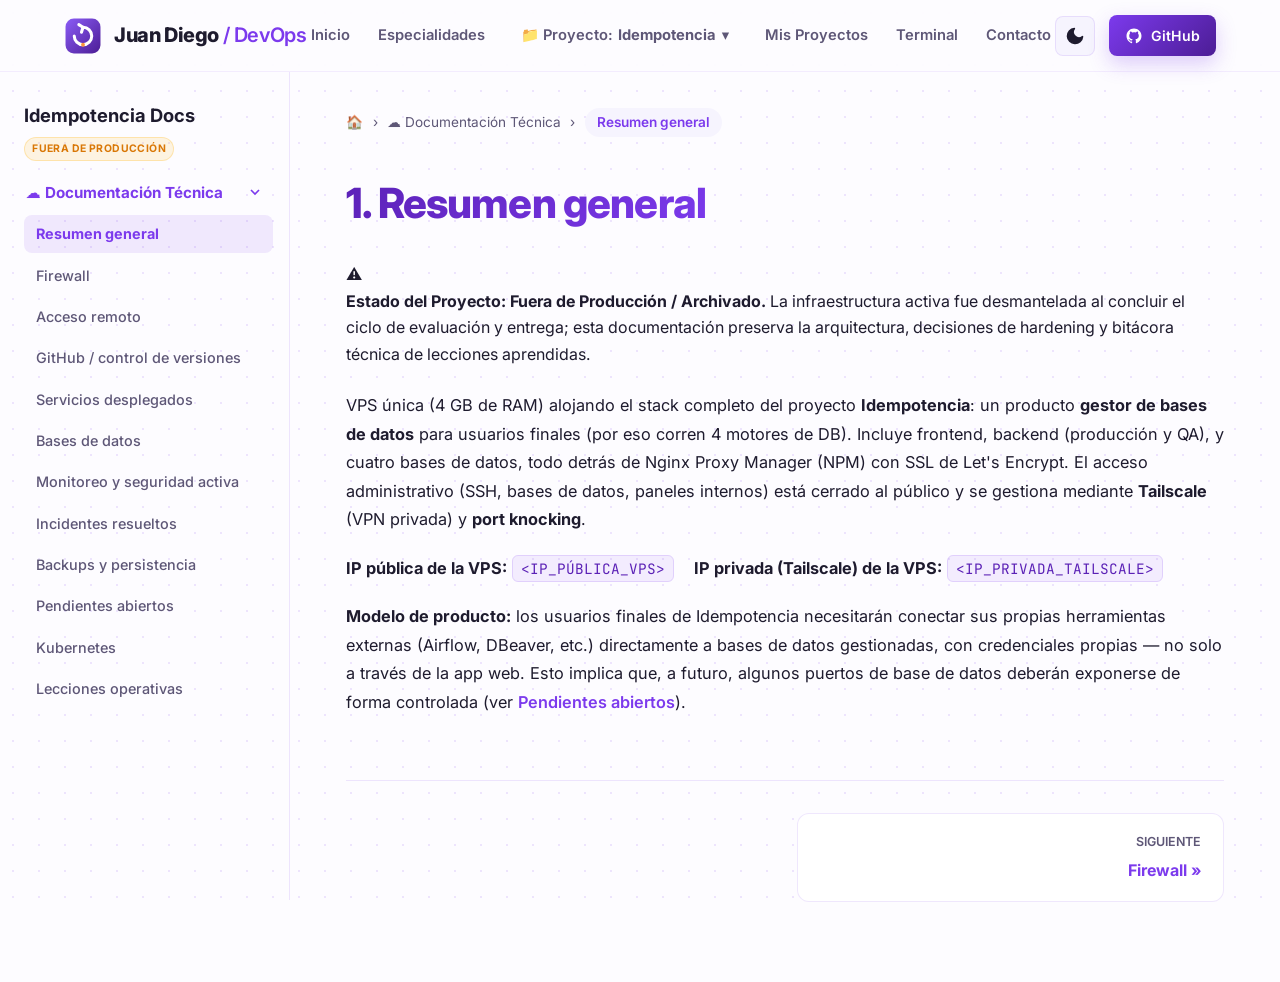
==== proyectos/idempotencia/index.html @ d0f16d4b "refactor(portfolio): modularize HTML/CSS, add responsive global navbar and streamline doc viewer" ====
<!DOCTYPE html>
<html lang="es" data-theme="light">
<head>
  <meta charset="UTF-8">
  <meta name="viewport" content="width=device-width, initial-scale=1.0">
  <title>Idempotencia: DBaaS Multi-Motor & Hardening VPS — Juan Diego López Zuluaga</title>
  <meta name="description" content="Documentación técnica del proyecto Idempotencia: plataforma DBaaS con 4 motores de bases de datos, hardening perimetral y Tailscale.">
  <meta name="author" content="Juan Diego López Zuluaga">

  <!-- Favicon e Identidad -->
  <link rel="icon" type="image/x-icon" href="../../assets/favicon.ico">
  <link rel="icon" type="image/svg+xml" href="../../assets/logo.svg">

  <!-- Google Fonts: Inter & JetBrains Mono -->
  <link rel="preconnect" href="https://fonts.googleapis.com">
  <link rel="preconnect" href="https://fonts.gstatic.com" crossorigin>
  <link href="https://fonts.googleapis.com/css2?family=Inter:wght@400;500;600;700;800&family=JetBrains+Mono:wght@400;500;600;700&display=swap" rel="stylesheet">

  <!-- Hoja de estilos modularizada -->
  <link rel="stylesheet" href="../../styles.css">
</head>
<body class="doc-page">
  <!-- ==================== NAVBAR GLOBAL ==================== -->
  <header class="navbar">
    <div class="container navbar__inner">
      <a href="../../index.html#inicio" class="navbar__brand" aria-label="Inicio">
        <img src="../../assets/logo.svg" alt="Logo" class="navbar__logo">
        <span>Juan Diego <span style="color:var(--primary); font-weight:600;">/ DevOps</span></span>
      </a>

      <nav class="navbar__nav" id="navbar-nav">
        <a href="../../index.html#inicio" class="nav__link">Inicio</a>
        <a href="../../index.html#especialidades" class="nav__link">Especialidades</a>
        
        <!-- Menú Desplegable de Proyectos -->
        <div class="nav__dropdown">
          <span class="nav__dropdown-toggle" id="projects-dropdown-btn">
            📁 Proyecto: <strong>Idempotencia</strong> ▾
          </span>
          <div class="nav__dropdown-menu">
            <a href="#" class="nav__dropdown-item active">
              <span style="font-size:1.2rem;">⚡</span>
              <div>
                <strong>Idempotencia</strong>
                <small>DBaaS Multi-Motor (Fuera de Producción)</small>
              </div>
            </a>
            <a href="../polaris/" class="nav__dropdown-item ">
              <span style="font-size:1.2rem;">🌟</span>
              <div>
                <strong>Polaris</strong>
                <small>K8s Self-Managed + Cilium + ETL en AWS</small>
              </div>
            </a>
            <a href="../sirius/" class="nav__dropdown-item ">
              <span style="font-size:1.2rem;">🚕</span>
              <div>
                <strong>Sirius</strong>
                <small>Modern Data Lakehouse en AWS (Spark & Athena)</small>
              </div>
            </a>
          </div>
        </div>

        <a href="../../index.html#proyectos-catalogo" class="nav__link">Mis Proyectos</a>
        <a href="../../index.html#terminal-general" class="nav__link">Terminal</a>
        <a href="../../index.html#contacto" class="nav__link">Contacto</a>
      </nav>

      <div class="navbar__actions">
        <!-- Conmutador de tema -->
        <button class="theme-toggle" id="theme-toggle-btn" aria-label="Cambiar tema">
          <svg id="theme-icon" viewBox="0 0 24 24" fill="none">
            <path d="M21 12.79A9 9 0 1 1 11.21 3 7 7 0 0 0 21 12.79z" stroke="currentColor" stroke-width="2" stroke-linecap="round" stroke-linejoin="round"/>
          </svg>
        </button>

        <!-- Botón a GitHub -->
        <a href="https://github.com/lopezzuluagaj3-collab" target="_blank" rel="noopener noreferrer" class="button button--primary" style="padding: 0.55rem 1rem; font-size: 0.88rem;">
          <svg width="18" height="18" viewBox="0 0 24 24" fill="currentColor">
            <path fill-rule="evenodd" clip-rule="evenodd" d="M12 2C6.477 2 2 6.484 2 12.017c0 4.425 2.865 8.18 6.839 9.504.5.092.682-.217.682-.483 0-.237-.008-.868-.013-1.703-2.782.605-3.369-1.343-3.369-1.343-.454-1.158-1.11-1.466-1.11-1.466-.908-.62.069-.608.069-.608 1.003.07 1.53 1.032 1.53 1.032.892 1.53 2.341 1.088 2.91.832.092-.647.35-1.088.636-1.338-2.22-.253-4.555-1.113-4.555-4.951 0-1.093.39-1.988 1.029-2.688-.103-.253-.446-1.272.098-2.65 0 0 .84-.27 2.75 1.026A9.564 9.564 0 0112 6.844c.85.004 1.705.115 2.504.337 1.909-1.296 2.747-1.027 2.747-1.027.546 1.379.202 2.398.1 2.651.64.7 1.028 1.595 1.028 2.688 0 3.848-2.339 4.695-4.566 4.943.359.309.678.92.678 1.855 0 1.338-.012 2.419-.012 2.747 0 .268.18.58.688.482A10.019 10.019 0 0022 12.017C22 6.484 17.522 2 12 2z"/>
          </svg>
          GitHub
        </a>

        <!-- Botón Menú Móvil -->
        <button class="mobile-menu-btn" id="mobile-menu-btn" aria-label="Abrir menú">
          <svg width="22" height="22" viewBox="0 0 24 24" fill="none" stroke="currentColor" stroke-width="2">
            <line x1="3" y1="12" x2="21" y2="12"></line>
            <line x1="3" y1="6" x2="21" y2="6"></line>
            <line x1="3" y1="18" x2="21" y2="18"></line>
          </svg>
        </button>
      </div>
    </div>
  </header>



  <div id="view-proyecto-idempotencia" class="view-section project-view active">
    <div class="doc-viewer">



      <!-- CONTENEDOR PRINCIPAL DE 2 COLUMNAS -->
      <div class="doc-container">

        <!-- BARRA LATERAL IZQUIERDA (SIDEBAR CON ACORDEÓN) -->
        <aside class="doc-sidebar">
          <div class="doc-sidebar__title">
            <span>Idempotencia Docs</span>
            <span class="badge badge--warning" style="font-size:0.65rem; padding:0.15rem 0.45rem;">Fuera de Producción</span>
          </div>

          <div class="doc-sidebar__category" id="doc-category-box">
            <button class="doc-sidebar__category-btn" id="doc-category-toggle" type="button">
              <span>☁️ Documentación Técnica</span>
              <svg class="doc-sidebar__chevron" viewBox="0 0 24 24" fill="none" stroke="currentColor" stroke-width="2.5">
                <polyline points="6 9 12 15 18 9"></polyline>
              </svg>
            </button>

            <ul class="doc-sidebar__list">
              <li><a class="doc-sidebar__link active" data-doc-target="resumen-general">Resumen general</a></li>
              <li><a class="doc-sidebar__link" data-doc-target="firewall">Firewall</a></li>
              <li><a class="doc-sidebar__link" data-doc-target="acceso-remoto">Acceso remoto</a></li>
              <li><a class="doc-sidebar__link" data-doc-target="github">GitHub / control de versiones</a></li>
              <li><a class="doc-sidebar__link" data-doc-target="servicios">Servicios desplegados</a></li>
              <li><a class="doc-sidebar__link" data-doc-target="bases-datos">Bases de datos</a></li>
              <li><a class="doc-sidebar__link" data-doc-target="monitoreo">Monitoreo y seguridad activa</a></li>
              <li><a class="doc-sidebar__link" data-doc-target="incidentes">Incidentes resueltos</a></li>
              <li><a class="doc-sidebar__link" data-doc-target="backups">Backups y persistencia</a></li>
              <li><a class="doc-sidebar__link" data-doc-target="pendientes">Pendientes abiertos</a></li>
              <li><a class="doc-sidebar__link" data-doc-target="kubernetes">Kubernetes</a></li>
              <li><a class="doc-sidebar__link" data-doc-target="lecciones">Lecciones operativas</a></li>
            </ul>
          </div>
        </aside>

        <!-- CONTENIDO PRINCIPAL DE LA DOCUMENTACIÓN -->
        <main class="doc-main">

          <!-- MIGAS DE PAN (BREADCRUMBS) -->
          <nav class="doc-breadcrumbs" aria-label="breadcrumbs">
            <span style="cursor:pointer;" onclick="switchDocSection('resumen-general')">🏠</span>
            <span>›</span>
            <span>☁️ Documentación Técnica</span>
            <span>›</span>
            <span class="doc-breadcrumbs__pill" id="doc-breadcrumb-current">Resumen general</span>
          </nav>

          <!-- 1. RESUMEN GENERAL (Idéntico a la imagen) -->
          <article id="doc-art-resumen-general" class="doc-article active">
            <h1 class="doc-article__title">1. Resumen general</h1>

            <div class="doc-alert doc-alert--warning" style="margin-bottom: 1.5rem;">
              <span class="doc-alert__icon">⚠️</span>
              <div class="doc-alert__body">
                <strong>Estado del Proyecto: Fuera de Producción / Archivado.</strong> La infraestructura activa fue desmantelada al concluir el ciclo de evaluación y entrega; esta documentación preserva la arquitectura, decisiones de hardening y bitácora técnica de lecciones aprendidas.
              </div>
            </div>
            
            <p>
              VPS única (4 GB de RAM) alojando el stack completo del proyecto <strong>Idempotencia</strong>: un producto <strong>gestor de bases de datos</strong> para usuarios finales (por eso corren 4 motores de DB). Incluye frontend, backend (producción y QA), y cuatro bases de datos, todo detrás de Nginx Proxy Manager (NPM) con SSL de Let's Encrypt. El acceso administrativo (SSH, bases de datos, paneles internos) está cerrado al público y se gestiona mediante <strong>Tailscale</strong> (VPN privada) y <strong>port knocking</strong>.
            </p>

            <p>
              <strong>IP pública de la VPS:</strong> <code>&lt;IP_PÚBLICA_VPS&gt;</code> &nbsp;&nbsp; <strong>IP privada (Tailscale) de la VPS:</strong> <code>&lt;IP_PRIVADA_TAILSCALE&gt;</code>
            </p>

            <p>
              <strong>Modelo de producto:</strong> los usuarios finales de Idempotencia necesitarán conectar sus propias herramientas externas (Airflow, DBeaver, etc.) directamente a bases de datos gestionadas, con credenciales propias — no solo a través de la app web. Esto implica que, a futuro, algunos puertos de base de datos deberán exponerse de forma controlada (ver <a href="javascript:void(0)" onclick="switchDocSection('pendientes')" style="color:var(--primary); font-weight:600;">Pendientes abiertos</a>).
            </p>
          </article>

          <!-- 2. FIREWALL -->
          <article id="doc-art-firewall" class="doc-article">
            <h1 class="doc-article__title">2. Firewall — estado actual y hallazgo crítico</h1>

            <h2>2.1 Hallazgo de seguridad: Docker bypassea ufw</h2>
            <p>
              Se descubrió que <strong>Docker inyecta sus propias reglas en <code>iptables</code></strong> (cadenas <code>DOCKER</code> / <code>FORWARD</code>) al publicar un puerto con <code>ports: "0.0.0.0:PUERTO:PUERTO"</code> en un <code>docker-compose.yml</code>. Estas reglas son independientes de <code>ufw</code> y se evalúan aparte — por lo que <strong>un puerto podía estar públicamente accesible desde internet aunque <code>ufw status</code> no mostrara ninguna regla <code>ALLOW</code> para él</strong>. Es un conflicto conocido entre Docker y ufw.
            </p>
            <p>
              Esto se confirmó como la causa de un ataque de fuerza bruta real detectado contra el usuario <code>sa</code> de SQL Server, pese a que el diseño original asumía que ese puerto ya estaba restringido solo a Tailscale.
            </p>

            <h3>Método de verificación en 3 capas (auditoría obligatoria ante dudas de exposición):</h3>
            <pre><code>docker ps                                          # qué publica Docker
sudo ss -tulnp                                      # qué escucha realmente el host
timeout 2 bash -c "echo > /dev/tcp/&lt;IP_PÚBLICA_VPS&gt;/&lt;puerto&gt;" &amp;&amp; echo "ABIERTO" || echo "cerrado"</code></pre>

            <h2>2.2 Patrón de corrección aplicado</h2>
            <p>En cada <code>docker-compose.yml</code> afectado, cambiar:</p>
            <pre><code># Inseguro:
ports:
  - "0.0.0.0:PUERTO:PUERTO"

# Corregido y aislado:
ports:
  - "&lt;IP_PRIVADA_TAILSCALE&gt;:PUERTO:PUERTO"   # solo accesible vía Tailscale</code></pre>
            <p>
              Y recrear con: <code>docker compose up -d --force-recreate &lt;servicio&gt;</code>. Esto <strong>no</strong> afecta la comunicación interna entre contenedores (que usa el nombre de contenedor sobre la red Docker <code>red-proxy</code>, no el binding público), ni requiere tocar volúmenes.
            </p>

            <h2>2.3 Estado de cada puerto (snapshot actual)</h2>
            <table>
              <thead>
                <tr>
                  <th>Puerto</th>
                  <th>Servicio</th>
                  <th>Binding</th>
                  <th>Estado</th>
                </tr>
              </thead>
              <tbody>
                <tr>
                  <td><code>22</code></td>
                  <td>SSH</td>
                  <td>público, restringido con Port Knocking</td>
                  <td>✅ Controlado</td>
                </tr>
                <tr>
                  <td><code>80</code></td>
                  <td>NPM (HTTP)</td>
                  <td>público (0.0.0.0)</td>
                  <td>✅ Correcto (tráfico real)</td>
                </tr>
                <tr>
                  <td><code>443</code></td>
                  <td>NPM (HTTPS)</td>
                  <td>público (0.0.0.0)</td>
                  <td>✅ Correcto (tráfico real)</td>
                </tr>
                <tr>
                  <td><code>81</code></td>
                  <td>NPM panel admin</td>
                  <td><code>&lt;IP_PRIVADA_TAILSCALE&gt;</code> (Tailscale only)</td>
                  <td>✅ Cerrado a internet</td>
                </tr>
                <tr>
                  <td><code>1433</code></td>
                  <td>SQL Server</td>
                  <td><code>&lt;IP_PRIVADA_TAILSCALE&gt;</code> (Tailscale only)</td>
                  <td>✅ Cerrado a internet</td>
                </tr>
                <tr>
                  <td><code>5432</code></td>
                  <td>PostgreSQL</td>
                  <td><code>&lt;IP_PRIVADA_TAILSCALE&gt;</code> (Tailscale only)</td>
                  <td>✅ Cerrado a internet</td>
                </tr>
                <tr>
                  <td><code>3306</code></td>
                  <td>MySQL</td>
                  <td><code>&lt;IP_PRIVADA_TAILSCALE&gt;</code> (Tailscale only)</td>
                  <td>✅ Cerrado a internet</td>
                </tr>
                <tr>
                  <td><code>27017</code></td>
                  <td>MongoDB</td>
                  <td><code>&lt;IP_PRIVADA_TAILSCALE&gt;</code> (Tailscale only)</td>
                  <td>✅ Cerrado a internet</td>
                </tr>
                <tr>
                  <td><code>9000</code></td>
                  <td>Portainer</td>
                  <td><code>&lt;IP_PRIVADA_TAILSCALE&gt;</code> (Tailscale only)</td>
                  <td>✅ Correcto desde instalación</td>
                </tr>
                <tr>
                  <td><code>8090, 6060</code></td>
                  <td>CrowdSec (LAPI/métricas)</td>
                  <td><code>127.0.0.1</code></td>
                  <td>✅ No expuesto</td>
                </tr>
                <tr>
                  <td><code>5555</code></td>
                  <td>idempotencia-backend (prod)</td>
                  <td>interno en red Docker (sin publicar)</td>
                  <td>✅ No expuesto</td>
                </tr>
              </tbody>
            </table>

            <h2>2.4 Hardening base del sistema</h2>
            <ul>
              <li><code>PermitRootLogin no</code>, <code>PasswordAuthentication no</code> (solo login por llave SSH Ed25519/RSA).</li>
              <li>Usuario dedicado <code>devop</code> con permisos sudo controlados.</li>
              <li><code>fail2ban</code> activo (jail <code>sshd</code>).</li>
              <li><strong>CrowdSec</strong> instalado como capa de detección y bloqueo activo en kernel.</li>
              <li><code>unattended-upgrades</code> instalado para parches automáticos de seguridad.</li>
            </ul>
          </article>

          <!-- 3. ACCESO REMOTO -->
          <article id="doc-art-acceso-remoto" class="doc-article">
            <h1 class="doc-article__title">3. Acceso remoto</h1>

            <h2>3.1 SSH — Port knocking</h2>
            <p>El puerto 22 permanece cerrado por defecto en el firewall. Para conectarse:</p>
            <ol>
              <li>
                Se ejecuta el script PowerShell (<code>conectar.ps1</code>) que:
                <ul>
                  <li>Envía una secuencia de paquetes TCP a los puertos <code>7000, 8000, 9000</code> para abrir el 22.</li>
                  <li>Lanza automáticamente la sesión SSH con llave privada autorizada.</li>
                  <li>En segundo plano, tras un tiempo de espera configurable (15s), envía otra secuencia (<code>6000, 5000, 4000</code>) para volver a cerrar el puerto en iptables — sin interrumpir la sesión establecida.</li>
                </ul>
              </li>
              <li>Cada miembro del equipo con acceso requiere su propia llave autorizada en <code>~/.ssh/authorized_keys</code> de la VPS.</li>
            </ol>

            <h2>3.2 Tailscale — red privada del equipo</h2>
            <ul>
              <li>Tailnet bajo la cuenta de administración de Juan (<code>lopezzuluagaj3@gmail.com</code>).</li>
              <li>Dispositivos conectados: VPS (<code>idempotencia</code>, IP privada <code>&lt;IP_PRIVADA_TAILSCALE&gt;</code>), PC de Juan (<code>pcjuandiego</code>) y PC de Santiago Botero (<code>santi</code>).</li>
              <li>Utilizado para acceder de forma privada a: las 4 bases de datos, el panel de NPM (<code>:81</code>) y Portainer (<code>:9000</code>).</li>
            </ul>
          </article>

          <!-- 4. GITHUB / CONTROL DE VERSIONES -->
          <article id="doc-art-github" class="doc-article">
            <h1 class="doc-article__title">4. GitHub / control de versiones</h1>

            <h2>4.1 Organización</h2>
            <p>Organización dedicada donde solo el rol DevOps (Juan) cuenta con privilegios administrativos.</p>

            <h2>4.2 Estrategia de ramas</h2>
            <pre><code>feature/* ──► develop ──► QA ──► main</code></pre>
            <ul>
              <li><strong>main:</strong> producción, desplegada automáticamente en la VPS vía GitHub Actions.</li>
              <li><strong>QA:</strong> ambiente de pruebas también desplegado en la VPS en puertos dedicados.</li>
              <li>Solo los roles <strong>QA</strong> y <strong>DevOps</strong> tienen permiso de push/merge a <code>main</code> y <code>QA</code>.</li>
            </ul>

            <h2>4.3 Branch protection rules</h2>
            <ul>
              <li>Pull request obligatorio antes de mergear.</li>
              <li>Restricción de push y merge limitada al team <code>qa-devop</code>.</li>
              <li>Bloqueo estricto de force-push y eliminación de ramas críticas.</li>
            </ul>
          </article>

          <!-- 5. SERVICIOS DESPLEGADOS -->
          <article id="doc-art-servicios" class="doc-article">
            <h1 class="doc-article__title">5. Servicios desplegados</h1>
            <p>Todos corren bajo Docker Compose, conectados a la red externa compartida <code>red-proxy</code>.</p>

            <table>
              <thead>
                <tr>
                  <th>Servicio</th>
                  <th>Contenedor</th>
                  <th>Dominio / Puerto</th>
                  <th>Puerto interno</th>
                </tr>
              </thead>
              <tbody>
                <tr>
                  <td>Frontend (prod)</td>
                  <td><code>idempotencia-frontend</code></td>
                  <td>idempotencia.andrescortes.dev</td>
                  <td>80</td>
                </tr>
                <tr>
                  <td>Backend (prod)</td>
                  <td><code>idempotencia-backend</code></td>
                  <td>api.idempotencia.andrescortes.dev</td>
                  <td>5555</td>
                </tr>
                <tr>
                  <td>Nginx Proxy Manager</td>
                  <td><code>nginx-proxy-manager</code></td>
                  <td>panel en <code>&lt;IP_PRIVADA_TAILSCALE&gt;:81</code></td>
                  <td>81</td>
                </tr>
                <tr>
                  <td>Portainer CE</td>
                  <td><code>portainer</code></td>
                  <td><code>&lt;IP_PRIVADA_TAILSCALE&gt;:9000</code></td>
                  <td>9000</td>
                </tr>
              </tbody>
            </table>

            <h2>5.1 Frontend</h2>
            <p>Build multi-stage: Node 20-alpine (build) + Nginx 1.27-alpine (serve estático). <code>mem_limit: 256m</code>, <code>cpus: 0.5</code>. CI/CD automatizado en GitHub Actions.</p>

            <h2>5.2 Backend (.NET 10)</h2>
            <p>Dockerfile multi-stage (SDK 10.0 → ASP.NET runtime 10.0), usuario no-root <code>app</code>. <code>appsettings.json</code> montado en modo solo lectura (<code>:ro</code>). Connection strings estrictamente por nombre de contenedor (<code>Server=idempotencia-sqlserver</code>).</p>
          </article>

          <!-- 6. BASES DE DATOS -->
          <article id="doc-art-bases-datos" class="doc-article">
            <h1 class="doc-article__title">6. Bases de datos</h1>
            <p>Las cuatro bases de datos comparten el mismo patrón de seguridad: publicadas únicamente sobre la IP de Tailscale (<code>&lt;IP_PRIVADA_TAILSCALE&gt;:PUERTO</code>), nunca sobre <code>0.0.0.0</code>.</p>

            <table>
              <thead>
                <tr>
                  <th>Motor</th>
                  <th>Contenedor</th>
                  <th>Puerto</th>
                  <th>Notas</th>
                </tr>
              </thead>
              <tbody>
                <tr>
                  <td>SQL Server 2022</td>
                  <td><code>idempotencia-sqlserver</code></td>
                  <td>1433</td>
                  <td>Base principal (<code>master</code>) — Procedimientos de negocio</td>
                </tr>
                <tr>
                  <td>PostgreSQL 16</td>
                  <td><code>idempotencia-postgres</code></td>
                  <td>5432</td>
                  <td>Base <code>main</code> — Provisioning clientes</td>
                </tr>
                <tr>
                  <td>MySQL 8.4</td>
                  <td><code>idempotencia-mysql</code></td>
                  <td>3306</td>
                  <td>Base <code>main</code> — Caching SHA2 Password</td>
                </tr>
                <tr>
                  <td>MongoDB 7</td>
                  <td><code>idempotencia-mongodb</code></td>
                  <td>27017</td>
                  <td>Auth database: <code>admin</code></td>
                </tr>
              </tbody>
            </table>

            <p>Todos los motores cuentan con <code>mem_limit: 512m</code>, <code>cpus: 0.5</code> y rotación estricta de logs (<code>max-size: 10m</code>).</p>
          </article>

          <!-- 7. MONITOREO Y SEGURIDAD -->
          <article id="doc-art-monitoreo" class="doc-article">
            <h1 class="doc-article__title">7. Monitoreo y seguridad activa</h1>

            <h2>7.1 CrowdSec</h2>
            <p>Instalado nativo en el host con el bouncer <code>crowdsec-firewall-bouncer-iptables</code>. Colecciones activas: <code>linux</code>, <code>sshd</code> y <code>nginx</code>.</p>
            <p>API local reubicada en <code>127.0.0.1:8090</code> para evitar conflictos de puerto con el frontend. Ingesta de logs de Nginx Proxy Manager declarada en <code>/etc/crowdsec/acquis.d/nginx.yaml</code>.</p>

            <h2>7.2 Portainer</h2>
            <p>Dashboard visual para telemetría de CPU y RAM en tiempo real, reinicio de contenedores y lectura de logs sin depender de SSH.</p>
          </article>

          <!-- 8. INCIDENTES RESUELTOS -->
          <article id="doc-art-incidentes" class="doc-article">
            <h1 class="doc-article__title">8. Incidentes resueltos (bitácora)</h1>

            <h2>8.1 Error 500 en /auth/register — connection string con IP pública</h2>
            <p><strong>Síntoma:</strong> Timeout de conexión SQL (<code>SqlException</code>) al registrar un usuario.</p>
            <p><strong>Causa:</strong> La connection string apuntaba a <code>Server=&lt;IP_PÚBLICA_VPS&gt;</code> en vez de <code>Server=idempotencia-sqlserver</code>, cayendo en un bloqueo por hairpin NAT.</p>
            <p><strong>Solución:</strong> Corregir el servidor al nombre del contenedor en la red Docker. Conexión restablecida de inmediato con latencia &lt;1ms.</p>

            <h2>8.2 Volumen duplicado de SQL Server al recrear el contenedor</h2>
            <p><strong>Síntoma:</strong> Al aplicar <code>--force-recreate</code>, Docker creó un nuevo volumen vacío ocultando los datos reales por discrepancia en el nombre de la carpeta.</p>
            <p><strong>Solución:</strong> Backup preventivo inmediato vía T-SQL (<code>.bak</code>), extracción de los 8 procedimientos almacenados, purga del volumen vacío y declaración explícita de volumen externo:</p>
            <pre><code>volumes:
  sqlserver-data:
    external: true
    name: idempotencia-db_sqlserver-data</code></pre>
            <p>Resultado: <strong>Cero pérdida de datos</strong>.</p>

            <h2>8.3 appsettings.json montado como directorio</h2>
            <p>Docker crea un directorio si el archivo no existe en el momento del primer bind mount. Corregido eliminando la imagen y reconstruyendo con <code>docker compose build --no-cache</code>.</p>

            <h2>8.4 Permisos del appsettings.json (chmod 600 vs 644)</h2>
            <p>El proceso dentro del contenedor corre como usuario no-root <code>app</code>. Un permiso 600 bloqueaba su lectura. Se ajustó a <code>644</code> montado como solo lectura.</p>
          </article>

          <!-- 9. BACKUPS Y PERSISTENCIA -->
          <article id="doc-art-backups" class="doc-article">
            <h1 class="doc-article__title">9. Backups y persistencia</h1>
            <p><strong>Respaldos realizados (ad-hoc):</strong></p>
            <ul>
              <li>Backup completo de SQL Server (<code>.bak</code>) en <code>/home/devop/idempotencia-db-sqlserver/</code>.</li>
              <li>Exportación de stored procedures de negocio en texto plano (<code>sps_backup.sql</code>).</li>
            </ul>
            <p>Se encuentra planificada la automatización de respaldos periódicos vía cron para los 4 motores hacia almacenamiento externo.</p>
          </article>

          <!-- 10. PENDIENTES ABIERTOS -->
          <article id="doc-art-pendientes" class="doc-article">
            <h1 class="doc-article__title">10. Pendientes abiertos</h1>
            <ul>
              <li><strong>Alta prioridad:</strong> Parametrizar la IP de Tailscale vía secrets y cerrar puertos de QA al exterior.</li>
              <li><strong>Media prioridad:</strong> Backups automatizados recurrentes y persistencia de DataProtection Keys.</li>
              <li><strong>Mediano plazo:</strong> Migrar la lógica de negocio de la base <code>master</code> a una base de datos dedicada (<code>idempotencia_app</code>).</li>
            </ul>
          </article>

          <!-- 11. KUBERNETES -->
          <article id="doc-art-kubernetes" class="doc-article">
            <h1 class="doc-article__title">11. Kubernetes — evaluado y descartado por ahora</h1>
            <p>
              Se evaluó migrar los contenedores a Kubernetes (k3s). Conclusión técnica: <strong>no es viable en el servidor actual</strong>. La VPS es un solo nodo físico de 4 GB de RAM, y K8s consume entre 1.0 y 1.4 GB únicamente para su plano de control (API server, etcd, kubelet) sin aportar tolerancia a fallos entre máquinas.
            </p>
            <p>
              Se continuará con Docker Compose optimizado y se reevaluará Kubernetes gestionado solo si el proyecto escala a múltiples servidores físicos.
            </p>
          </article>

          <!-- 12. LECCIONES OPERATIVAS -->
          <article id="doc-art-lecciones" class="doc-article">
            <h1 class="doc-article__title">12. Lecciones operativas (referencia rápida)</h1>
            <ul>
              <li><strong>Docker bypassea ufw</strong> al publicar puertos: verificar siempre con <code>ss -tulnp</code> y pruebas TCP reales.</li>
              <li>Las cadenas de conexión dentro de contenedores deben usar siempre el <strong>nombre del contenedor</strong>, nunca IPs públicas.</li>
              <li>Antes de un <code>--force-recreate</code> con datos persistentes, verificar con <code>docker inspect</code> cuál es el volumen en uso y declararlo <code>external: true</code>.</li>
              <li>Un contenedor en estado "Up" no garantiza servicio: validar con logs y pruebas de conexión internas.</li>
            </ul>
          </article>

          <!-- PAGINACIÓN ANTERIOR / SIGUIENTE ESTILO DOCUSAURUS -->
          <div class="doc-pagination">
            <div class="doc-pagination__card prev" id="doc-pag-prev" style="visibility:hidden;">
              <span class="doc-pagination__label">Anterior</span>
              <span class="doc-pagination__title">« </span>
            </div>
            <div class="doc-pagination__card next" id="doc-pag-next">
              <span class="doc-pagination__label">Siguiente</span>
              <span class="doc-pagination__title">Firewall »</span>
            </div>
          </div>

        </main>
      </div>

    </div>
  </div>


  <!-- Botón Flotante para Subir Suavemente (Scroll to Top) -->
  <button id="scroll-to-top-btn" class="scroll-to-top" aria-label="Volver arriba" title="Subir suavemente al inicio">
    <svg width="22" height="22" viewBox="0 0 24 24" fill="none" stroke="currentColor" stroke-width="2.5" stroke-linecap="round" stroke-linejoin="round">
      <polyline points="18 15 12 9 6 15"></polyline>
    </svg>
  </button>

  <!-- Lógica JavaScript Modular -->
  <script src="../../app.js"></script>
</body>
</html>
---- styles.css ----
/* ==========================================================================
   PORTAFOLIO PERSONAL DEVOPS — JUAN DIEGO LÓPEZ ZULUAGA
   Sistema de diseño modularizado (Arquitectura CSS Escalable)
   ========================================================================== */

/* 1. Variables, tokens de diseño y temas claro/oscuro */
@import url('./css/tokens.css');

/* 2. Reseteo global, tipografía, contenedores y botones base */
@import url('./css/base.css');

/* 3. Navegación global, dropdowns y barra superior */
@import url('./css/navbar.css');

/* 4. Vistas del Dashboard: Hero, especialidades, tarjetas, terminal y footer */
@import url('./css/dashboard.css');

/* 5. Visores de documentación técnica estilo Docusaurus (Sidebar, Artículos, Tablas) */
@import url('./css/doc-viewer.css');

/* 6. Reglas de diseño responsivo y adaptabilidad móvil */
@import url('./css/responsive.css');
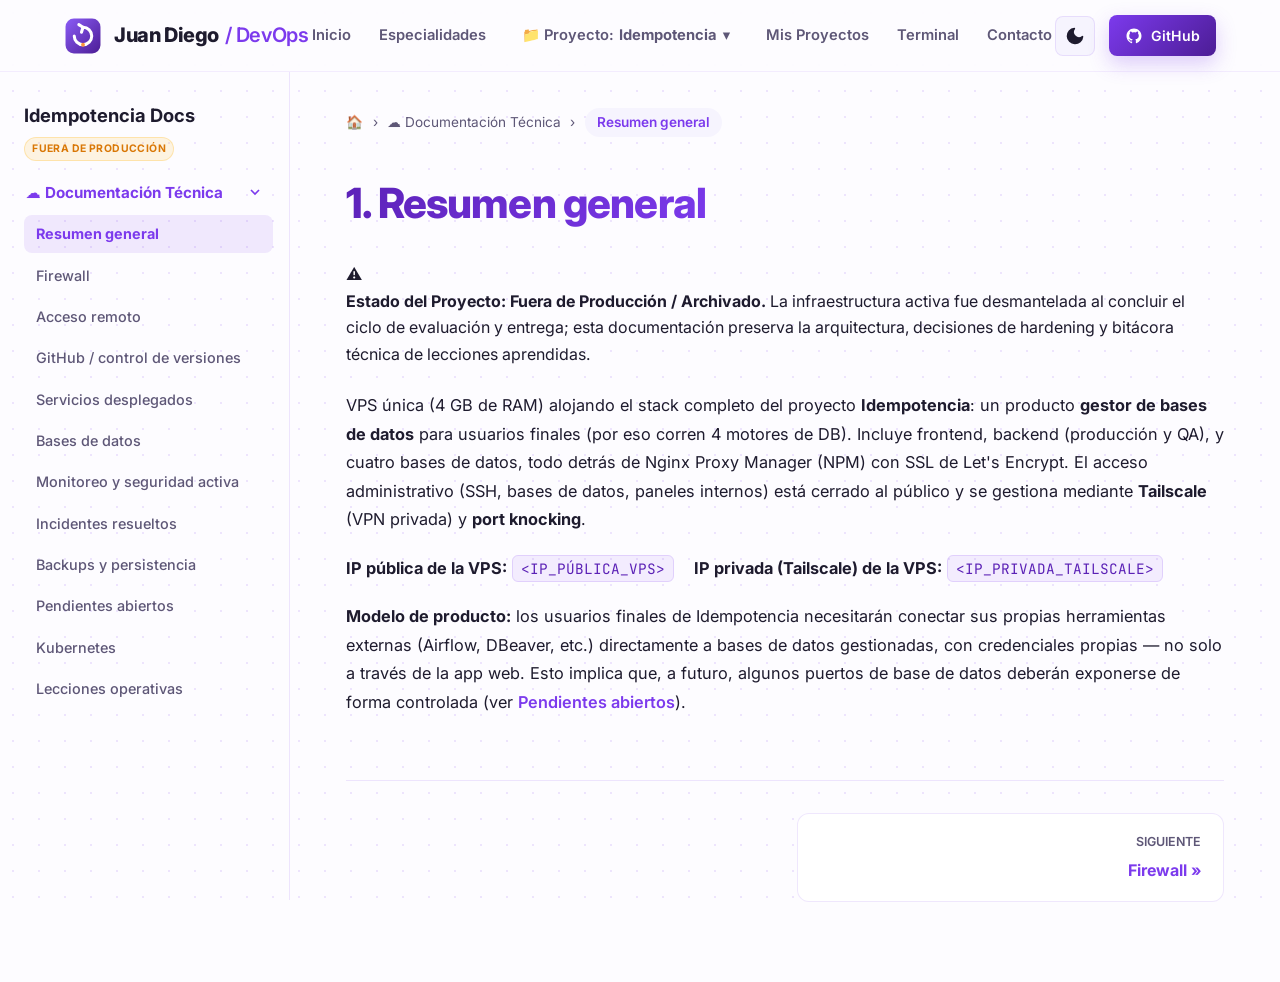
==== commit c009a907: "se corrigen problemas con el responsive" ====
--- a/proyectos/idempotencia/index.html
+++ b/proyectos/idempotencia/index.html
@@ -25,7 +25,7 @@
     <div class="container navbar__inner">
       <a href="../../index.html#inicio" class="navbar__brand" aria-label="Inicio">
         <img src="../../assets/logo.svg" alt="Logo" class="navbar__logo">
-        <span>Juan Diego <span style="color:var(--primary); font-weight:600;">/ DevOps</span></span>
+        <span class="navbar__brand-text">Juan Diego <span class="navbar__brand-role" style="color:var(--primary); font-weight:600;">/ DevOps</span></span>
       </a>
 
       <nav class="navbar__nav" id="navbar-nav">
@@ -76,19 +76,23 @@
         </button>
 
         <!-- Botón a GitHub -->
-        <a href="https://github.com/lopezzuluagaj3-collab" target="_blank" rel="noopener noreferrer" class="button button--primary" style="padding: 0.55rem 1rem; font-size: 0.88rem;">
+        <a href="https://github.com/lopezzuluagaj3-collab" target="_blank" rel="noopener noreferrer" class="button button--primary nav-github-btn" aria-label="GitHub">
           <svg width="18" height="18" viewBox="0 0 24 24" fill="currentColor">
             <path fill-rule="evenodd" clip-rule="evenodd" d="M12 2C6.477 2 2 6.484 2 12.017c0 4.425 2.865 8.18 6.839 9.504.5.092.682-.217.682-.483 0-.237-.008-.868-.013-1.703-2.782.605-3.369-1.343-3.369-1.343-.454-1.158-1.11-1.466-1.11-1.466-.908-.62.069-.608.069-.608 1.003.07 1.53 1.032 1.53 1.032.892 1.53 2.341 1.088 2.91.832.092-.647.35-1.088.636-1.338-2.22-.253-4.555-1.113-4.555-4.951 0-1.093.39-1.988 1.029-2.688-.103-.253-.446-1.272.098-2.65 0 0 .84-.27 2.75 1.026A9.564 9.564 0 0112 6.844c.85.004 1.705.115 2.504.337 1.909-1.296 2.747-1.027 2.747-1.027.546 1.379.202 2.398.1 2.651.64.7 1.028 1.595 1.028 2.688 0 3.848-2.339 4.695-4.566 4.943.359.309.678.92.678 1.855 0 1.338-.012 2.419-.012 2.747 0 .268.18.58.688.482A10.019 10.019 0 0022 12.017C22 6.484 17.522 2 12 2z"/>
           </svg>
-          GitHub
+          <span class="nav-github-text">GitHub</span>
         </a>
 
         <!-- Botón Menú Móvil -->
         <button class="mobile-menu-btn" id="mobile-menu-btn" aria-label="Abrir menú">
-          <svg width="22" height="22" viewBox="0 0 24 24" fill="none" stroke="currentColor" stroke-width="2">
+          <svg class="icon-hamburger" width="22" height="22" viewBox="0 0 24 24" fill="none" stroke="currentColor" stroke-width="2">
             <line x1="3" y1="12" x2="21" y2="12"></line>
             <line x1="3" y1="6" x2="21" y2="6"></line>
             <line x1="3" y1="18" x2="21" y2="18"></line>
+          </svg>
+          <svg class="icon-close" width="22" height="22" viewBox="0 0 24 24" fill="none" stroke="currentColor" stroke-width="2.5" stroke-linecap="round" stroke-linejoin="round">
+            <line x1="18" y1="6" x2="6" y2="18"></line>
+            <line x1="6" y1="6" x2="18" y2="18"></line>
           </svg>
         </button>
       </div>
